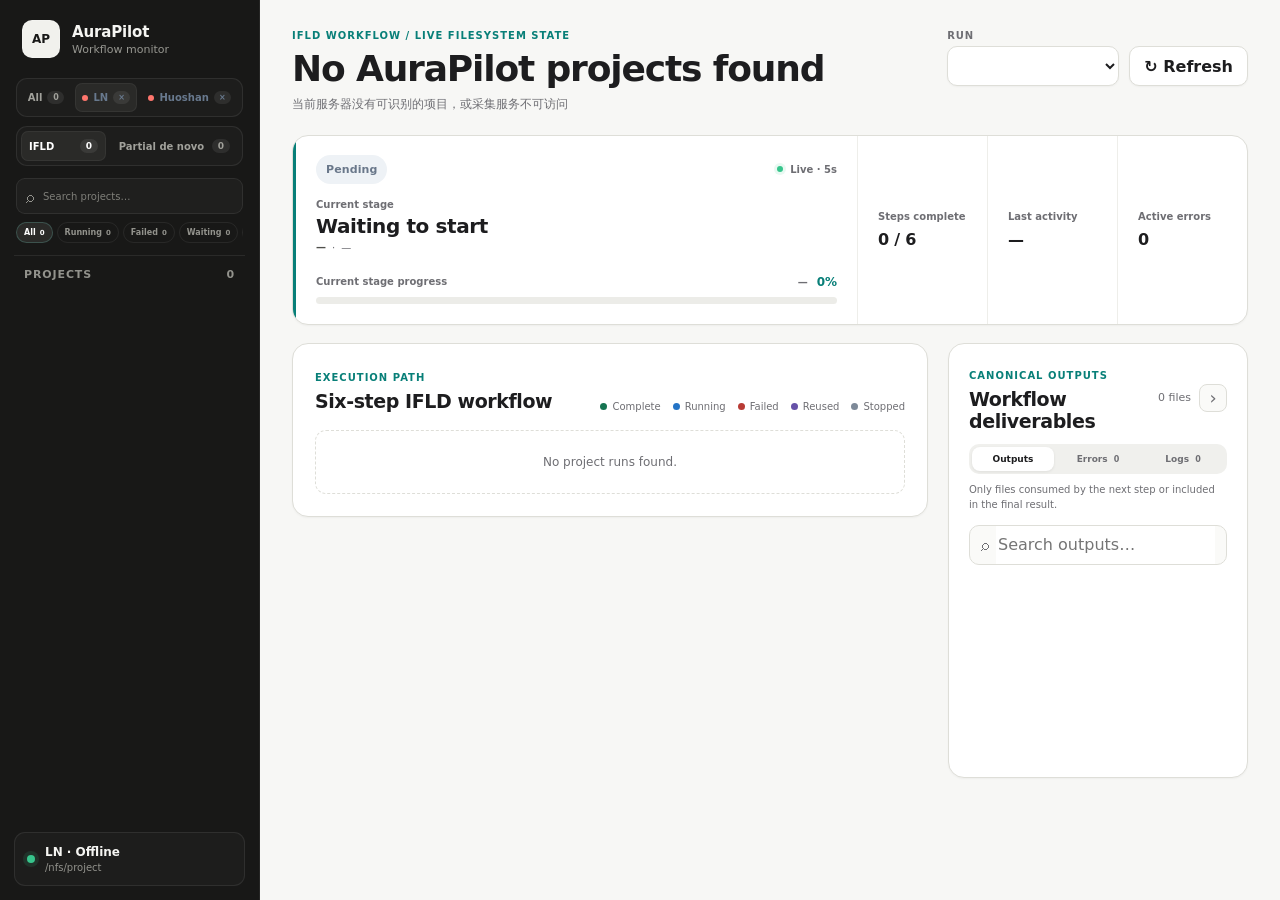
==== monitor_dashboard/static/index.html @ f8b808e0 "chore: package monitor as standalone project" ====
<!doctype html>
<html lang="zh-CN">
  <head>
    <meta charset="utf-8">
    <meta name="viewport" content="width=device-width, initial-scale=1">
    <meta name="description" content="AuraPilot IFLD workflow monitoring dashboard">
    <title>AuraPilot Monitor</title>
    <script>
      if (window.location.protocol === "file:") {
        window.location.replace(`http://127.0.0.1:8765/${window.location.search}`);
      }
    </script>
    <link rel="stylesheet" href="styles.css">
  </head>
  <body>
    <div class="app-shell">
      <aside class="project-rail">
        <div class="brand">
          <div class="brand-mark">AP</div>
          <div>
            <strong>AuraPilot</strong>
            <span>Workflow monitor</span>
          </div>
        </div>

        <div class="server-switcher" id="serverSwitcher" aria-label="Monitoring servers">
          <button type="button" data-server="all">
            <span>All</span>
            <small id="allServerCount">0</small>
          </button>
          <button class="active" type="button" data-server="ln">
            <i></i>
            <span>LN</span>
            <small id="lnServerCount">—</small>
          </button>
          <button type="button" data-server="huoshan">
            <i></i>
            <span>Huoshan</span>
            <small id="huoshanServerCount">—</small>
          </button>
        </div>

        <div class="workflow-branches" id="workflowBranches" aria-label="Workflow branches">
          <button class="active" type="button" data-family="ifld">
            <span>IFLD</span>
            <small id="ifldCount">0</small>
          </button>
          <button type="button" data-family="partial_denovo">
            <span>Partial de novo</span>
            <small id="partialCount">0</small>
          </button>
        </div>

        <label class="project-search">
          <span>⌕</span>
          <input id="projectSearch" type="search" placeholder="Search projects…" autocomplete="off">
        </label>
        <div class="project-status-filters" id="projectStatusFilters" aria-label="Project status filters">
          <button class="active" type="button" data-project-status="all">All <small id="projectAllCount">0</small></button>
          <button type="button" data-project-status="running">Running <small id="projectRunningCount">0</small></button>
          <button type="button" data-project-status="failed">Failed <small id="projectFailedCount">0</small></button>
          <button type="button" data-project-status="pending">Waiting <small id="projectPendingCount">0</small></button>
          <button type="button" data-project-status="complete">Done <small id="projectCompleteCount">0</small></button>
        </div>

        <div class="rail-heading">
          <span>Projects</span>
          <strong id="projectCount">0</strong>
        </div>
        <div class="project-list" id="projectList" aria-live="polite"></div>

        <div class="rail-footer">
          <span class="live-dot"></span>
          <div>
            <strong id="serverName">LN · Read-only</strong>
            <span id="projectRootPath">/nfs/project</span>
          </div>
        </div>
      </aside>

      <main class="workspace">
        <header class="topbar">
          <div>
            <div class="eyebrow" id="workflowEyebrow">IFLD workflow / live filesystem state</div>
            <h1 id="projectTitle">Loading projects…</h1>
            <p id="projectMeta">正在读取项目状态</p>
          </div>
          <div class="topbar-actions">
            <label class="run-select-label">
              <span id="runSelectLabelText">Run</span>
              <select id="runSelect" aria-label="选择 Run"></select>
            </label>
            <button class="refresh-button" id="refreshButton" type="button">
              <span>↻</span> Refresh
            </button>
          </div>
        </header>

        <section class="run-summary pending" id="runSummary" aria-label="Run summary">
          <div class="summary-primary">
            <div class="summary-topline">
              <span class="status-pill pending" id="overallStatus">Pending</span>
              <span class="summary-live"><i class="live-dot"></i> Live · 5s</span>
            </div>

            <div class="summary-stage">
              <span>Current stage</span>
              <strong id="currentStage">Waiting to start</strong>
              <small>
                <b id="workflowName">—</b>
                <span aria-hidden="true">·</span>
                <span id="profileName">—</span>
              </small>
              <div class="summary-runtime" id="runtimeMeta"></div>
            </div>

            <div class="summary-progress-copy">
              <span>Current stage progress</span>
              <strong>
                <span id="workflowProgressCount">—</span>
                <b id="workflowProgressText">0%</b>
              </strong>
            </div>
            <div
              class="summary-progress"
              id="workflowProgress"
              role="progressbar"
              aria-label="Current stage progress"
              aria-valuemin="0"
              aria-valuemax="100"
              aria-valuenow="0"
            >
              <span id="workflowProgressBar"></span>
            </div>
          </div>

          <div class="summary-facts">
            <div class="summary-fact">
              <span>Steps complete</span>
              <strong id="stepsComplete">0 / 6</strong>
            </div>
            <div class="summary-fact">
              <span id="activityLabel">Last activity</span>
              <strong id="lastUpdated" title="">—</strong>
            </div>
            <div class="summary-fact summary-errors" id="activeErrorFact">
              <span>Active errors</span>
              <strong id="activeErrors">0</strong>
            </div>
          </div>
        </section>

        <div class="content-grid" id="contentGrid">
          <section class="pipeline-panel">
            <div class="section-heading">
              <div>
                <span class="eyebrow">Execution path</span>
                <h2 id="pipelineTitle">Six-step IFLD workflow</h2>
              </div>
              <div class="legend" aria-label="状态图例">
                <span><i class="legend-dot complete"></i>Complete</span>
                <span><i class="legend-dot running"></i>Running</span>
                <span><i class="legend-dot failed"></i>Failed</span>
                <span><i class="legend-dot reused"></i>Reused</span>
                <span><i class="legend-dot cancelled"></i>Stopped</span>
              </div>
            </div>
            <div class="pipeline" id="pipeline" aria-live="polite"></div>
          </section>

          <aside class="artifact-panel" id="artifactPanel">
            <div class="section-heading artifact-heading">
              <div class="artifact-heading-copy">
                <span class="eyebrow">Canonical outputs</span>
                <h2 id="sidePanelTitle">Workflow deliverables</h2>
              </div>
              <span class="artifact-count" id="artifactCount">0 files</span>
              <button class="artifact-panel-toggle" id="artifactPanelToggle" type="button"
                aria-label="Collapse side panel" aria-expanded="true">›</button>
            </div>
            <div class="side-panel-tabs" id="sidePanelTabs" role="tablist" aria-label="Run details">
              <button class="active" type="button" role="tab" data-side-tab="outputs" aria-selected="true">Outputs</button>
              <button type="button" role="tab" data-side-tab="errors" aria-selected="false">Errors <small id="sideErrorCount">0</small></button>
              <button type="button" role="tab" data-side-tab="logs" aria-selected="false">Logs <small id="sideLogCount">0</small></button>
            </div>
            <div id="artifactControls">
              <p class="artifact-description">
                Only files consumed by the next step or included in the final result.
              </p>
              <label class="artifact-search">
                <span>⌕</span>
                <input id="artifactSearch" placeholder="Search outputs…" autocomplete="off">
              </label>
            </div>
            <div class="artifact-list" id="artifactList"></div>
          </aside>
        </div>
      </main>
    </div>

    <dialog class="preview-dialog" id="previewDialog">
      <div class="preview-header">
        <div>
          <span class="eyebrow">Artifact preview</span>
          <h2 id="previewTitle">Preview</h2>
        </div>
        <button id="closePreview" type="button" aria-label="关闭预览">×</button>
      </div>
      <pre id="previewContent"></pre>
      <div class="preview-footer">
        <span id="previewPath"></span>
        <a id="downloadLink" href="#">Download</a>
      </div>
    </dialog>

    <div class="toast" id="toast" role="status"></div>
    <script src="app.js"></script>
  </body>
</html>
---- monitor_dashboard/static/styles.css ----
:root {
  color-scheme: light;
  --ink: #1d1d1f;
  --muted: #6e6e73;
  --line: #deded8;
  --line-soft: #eeeeea;
  --page: #f7f7f5;
  --panel: #ffffff;
  --nav: #181817;
  --nav-soft: #2a2a28;
  --teal: #087f78;
  --teal-soft: #e2f3f0;
  --green: #167451;
  --green-soft: #e6f3ec;
  --blue: #2474c6;
  --blue-soft: #eaf2fb;
  --red: #b83b35;
  --red-soft: #fbecea;
  --amber: #93621b;
  --amber-soft: #faf1df;
  --purple: #6651a8;
  --purple-soft: #f0edf8;
  --shadow: 0 1px 2px rgba(29, 29, 31, 0.04);
  --shadow-raised: 0 10px 30px rgba(29, 29, 31, 0.08);
}

* {
  box-sizing: border-box;
}

body {
  margin: 0;
  background: var(--page);
  color: var(--ink);
  font-family: Inter, ui-sans-serif, system-ui, -apple-system, BlinkMacSystemFont, "Segoe UI", sans-serif;
  font-variant-numeric: tabular-nums;
  -webkit-font-smoothing: antialiased;
  text-rendering: optimizeLegibility;
}

button,
input,
select {
  font: inherit;
}

button,
select {
  cursor: pointer;
}

button,
input,
select {
  letter-spacing: inherit;
}

button:focus-visible,
input:focus-visible,
select:focus-visible,
[role="button"]:focus-visible {
  outline: 3px solid rgba(36, 116, 198, 0.2);
  outline-offset: 2px;
}

.app-shell {
  min-height: 100vh;
  display: grid;
  grid-template-columns: 260px minmax(0, 1fr);
}

.project-rail {
  position: sticky;
  top: 0;
  height: 100vh;
  display: flex;
  flex-direction: column;
  overflow: hidden;
  padding: 20px 14px 14px;
  border-right: 1px solid rgba(255, 255, 255, 0.06);
  background: var(--nav);
  color: #f5f5f2;
}

.brand {
  display: flex;
  align-items: center;
  gap: 12px;
  padding: 0 8px 20px;
}

.brand-mark {
  width: 38px;
  height: 38px;
  display: grid;
  place-items: center;
  border: 1px solid rgba(255, 255, 255, 0.15);
  border-radius: 10px;
  background: #f1f1ed;
  color: #181817;
  font-size: 12px;
  font-weight: 800;
}

.brand strong,
.brand span,
.rail-footer strong,
.rail-footer span {
  display: block;
}

.brand strong {
  font-size: 15px;
  font-weight: 680;
  letter-spacing: -0.01em;
}

.brand span {
  margin-top: 2px;
  color: #969690;
  font-size: 11px;
}

.server-switcher {
  display: grid;
  grid-template-columns: 0.65fr 0.8fr 1.25fr;
  gap: 4px;
  margin: 0 2px 9px;
  padding: 4px;
  border: 1px solid rgba(255, 255, 255, 0.08);
  border-radius: 11px;
  background: rgba(255, 255, 255, 0.025);
}

.server-switcher button {
  min-width: 0;
  display: flex;
  align-items: center;
  justify-content: center;
  gap: 5px;
  border: 0;
  border-radius: 7px;
  background: transparent;
  color: #a1a19b;
  padding: 8px 5px;
  font-size: 10px;
  font-weight: 650;
}

.server-switcher button.active {
  background: var(--nav-soft);
  color: #fff;
  box-shadow: inset 0 0 0 1px rgba(255, 255, 255, 0.05);
}

.server-switcher button.offline {
  color: #68798e;
}

.server-switcher button > i {
  width: 6px;
  height: 6px;
  flex: none;
  border-radius: 50%;
  background: #4dd1a0;
  box-shadow: 0 0 0 3px rgba(77, 209, 160, 0.1);
}

.server-switcher button.offline > i {
  background: #ff766d;
  box-shadow: none;
}

.server-switcher button span {
  overflow: hidden;
  text-overflow: ellipsis;
  white-space: nowrap;
}

.server-switcher button small {
  min-width: 17px;
  border-radius: 999px;
  background: rgba(255, 255, 255, 0.08);
  padding: 2px 4px;
  font-size: 8px;
  text-align: center;
}

.workflow-branches {
  display: grid;
  grid-template-columns: 0.8fr 1.2fr;
  gap: 5px;
  margin: 0 2px 12px;
  padding: 4px;
  border: 1px solid rgba(255, 255, 255, 0.08);
  border-radius: 11px;
  background: rgba(255, 255, 255, 0.025);
}

.workflow-branches button {
  min-width: 0;
  display: flex;
  align-items: center;
  justify-content: space-between;
  gap: 5px;
  border: 0;
  border-radius: 7px;
  background: transparent;
  color: #a1a19b;
  padding: 8px;
  font-size: 10px;
  font-weight: 650;
}

.workflow-branches button.active {
  background: var(--nav-soft);
  color: #fff;
  box-shadow: inset 0 0 0 1px rgba(255, 255, 255, 0.05);
}

.workflow-branches button span {
  overflow: hidden;
  text-overflow: ellipsis;
  white-space: nowrap;
}

.workflow-branches button small {
  min-width: 18px;
  border-radius: 999px;
  background: rgba(255, 255, 255, 0.08);
  padding: 2px 5px;
  font-size: 9px;
  text-align: center;
}

.project-search {
  min-height: 36px;
  display: flex;
  align-items: center;
  gap: 7px;
  margin: 0 2px 8px;
  border: 1px solid rgba(255, 255, 255, 0.08);
  border-radius: 9px;
  background: rgba(255, 255, 255, 0.03);
  padding: 0 9px;
  color: #92928c;
}

.project-search:focus-within {
  border-color: rgba(113, 199, 189, 0.42);
  background: rgba(255, 255, 255, 0.05);
}

.project-search input {
  min-width: 0;
  width: 100%;
  border: 0;
  outline: 0;
  background: transparent;
  color: #f5f5f2;
  font-size: 10px;
}

.project-search input::placeholder {
  color: #7f7f79;
}

.project-status-filters {
  display: flex;
  gap: 4px;
  overflow-x: auto;
  margin: 0 2px 10px;
  padding-bottom: 2px;
  scrollbar-width: none;
}

.project-status-filters::-webkit-scrollbar {
  display: none;
}

.project-status-filters button {
  flex: none;
  display: inline-flex;
  align-items: center;
  gap: 4px;
  border: 1px solid rgba(255, 255, 255, 0.07);
  border-radius: 999px;
  background: transparent;
  color: #92928c;
  padding: 5px 7px;
  font-size: 8px;
  font-weight: 620;
}

.project-status-filters button.active {
  border-color: rgba(113, 199, 189, 0.25);
  background: var(--nav-soft);
  color: #fff;
}

.project-status-filters small {
  color: inherit;
  font-size: 7px;
}

.rail-heading {
  display: flex;
  justify-content: space-between;
  padding: 12px 10px 9px;
  border-top: 1px solid rgba(255, 255, 255, 0.08);
  color: #92928c;
  font-size: 11px;
  font-weight: 650;
  letter-spacing: 0.08em;
  text-transform: uppercase;
}

.project-list {
  min-height: 0;
  display: grid;
  align-content: start;
  gap: 6px;
  overflow-y: auto;
  padding: 2px;
}

.project-button {
  width: 100%;
  display: grid;
  grid-template-columns: 10px minmax(0, 1fr);
  gap: 10px;
  border: 1px solid transparent;
  border-radius: 11px;
  background: transparent;
  color: #d7d7d2;
  padding: 11px 10px;
  text-align: left;
}

.project-button:hover,
.project-button.active {
  border-color: rgba(255, 255, 255, 0.06);
  background: var(--nav-soft);
  color: white;
}

.project-button.active {
  box-shadow: inset 2px 0 0 #71c7bd;
}

.project-button > i {
  width: 8px;
  height: 8px;
  margin-top: 6px;
  border-radius: 50%;
  background: #74859a;
}

.project-button > i.complete {
  background: #4dd1a0;
}

.project-button > i.failed,
.project-button > i.blocked,
.project-button > i.stalled {
  background: #ff766d;
}

.project-button > i.cancelled {
  background: #a4afbd;
}

.project-button > i.running {
  background: #62a5ff;
  box-shadow: 0 0 0 4px rgba(98, 165, 255, 0.12);
}

.project-button strong,
.project-button span {
  display: block;
  overflow: hidden;
  text-overflow: ellipsis;
  white-space: nowrap;
}

.project-button strong {
  font-size: 13px;
  font-weight: 620;
}

.project-button span {
  margin-top: 4px;
  color: #989892;
  font-size: 11px;
}

.project-button .project-progress {
  height: 3px;
  overflow: hidden;
  border-radius: 999px;
  background: rgba(255, 255, 255, 0.08);
  margin-top: 7px;
}

.project-button .project-progress > i {
  display: block;
  height: 100%;
  border-radius: inherit;
  background: #71c7bd;
}

.project-button .project-error {
  color: #ff9690;
}

.rail-footer {
  margin-top: auto;
  display: flex;
  align-items: center;
  gap: 10px;
  border: 1px solid rgba(255, 255, 255, 0.08);
  border-radius: 11px;
  background: rgba(255, 255, 255, 0.025);
  padding: 12px;
}

.rail-footer strong {
  font-size: 12px;
}

.rail-footer span:not(.live-dot) {
  margin-top: 3px;
  color: #92928c;
  font-size: 10px;
}

.live-dot {
  display: inline-block;
  width: 8px;
  height: 8px;
  border-radius: 50%;
  background: #37c58c;
  box-shadow: 0 0 0 4px rgba(55, 197, 140, 0.13);
}

.workspace {
  min-width: 0;
  padding: 30px 32px 44px;
}

.topbar {
  display: flex;
  align-items: flex-start;
  justify-content: space-between;
  gap: 22px;
  margin-bottom: 22px;
}

.eyebrow {
  color: var(--teal);
  font-size: 10px;
  font-weight: 680;
  letter-spacing: 0.1em;
  text-transform: uppercase;
}

.topbar h1 {
  margin: 8px 0 6px;
  max-width: 830px;
  overflow: hidden;
  font-size: clamp(27px, 3vw, 36px);
  font-weight: 650;
  letter-spacing: -0.032em;
  line-height: 1.1;
  text-overflow: ellipsis;
  white-space: nowrap;
}

.topbar p {
  margin: 0;
  color: var(--muted);
  font-size: 12px;
  line-height: 1.5;
}

.topbar-actions {
  display: flex;
  align-items: flex-end;
  gap: 10px;
  flex-shrink: 0;
}

.run-select-label {
  display: grid;
  gap: 5px;
  color: var(--muted);
  font-size: 10px;
  font-weight: 650;
  letter-spacing: 0.08em;
  text-transform: uppercase;
}

.run-select-label select,
.refresh-button {
  min-height: 40px;
  border: 1px solid var(--line);
  border-radius: 10px;
  background: var(--panel);
  color: var(--ink);
  box-shadow: var(--shadow);
  transition: border-color 150ms ease, background 150ms ease, box-shadow 150ms ease;
}

.run-select-label select {
  min-width: 172px;
  padding: 0 34px 0 12px;
}

.refresh-button {
  padding: 0 14px;
  font-weight: 650;
}

.refresh-button:hover {
  border-color: #c5c5bf;
  background: #fafaf8;
}

.refresh-button.loading span {
  display: inline-block;
  animation: spin 0.7s linear infinite;
}

@keyframes spin {
  to { transform: rotate(360deg); }
}

.run-summary {
  display: grid;
  grid-template-columns: minmax(360px, 1.45fr) minmax(390px, 1fr);
  overflow: hidden;
  border: 1px solid var(--line);
  border-radius: 16px;
  background: var(--panel);
  box-shadow: var(--shadow);
  margin-bottom: 18px;
  --summary-accent: var(--teal);
  --summary-accent-soft: var(--teal-soft);
}

.run-summary.running {
  --summary-accent: var(--blue);
  --summary-accent-soft: var(--blue-soft);
}

.run-summary.complete {
  --summary-accent: var(--green);
  --summary-accent-soft: var(--green-soft);
}

.run-summary.failed,
.run-summary.blocked {
  --summary-accent: var(--red);
  --summary-accent-soft: var(--red-soft);
}

.run-summary.degraded {
  --summary-accent: var(--amber);
  --summary-accent-soft: var(--amber-soft);
}

.summary-primary {
  min-width: 0;
  display: grid;
  gap: 15px;
  padding: 19px 20px 20px;
  border-left: 3px solid var(--summary-accent);
}

.summary-topline,
.summary-progress-copy {
  display: flex;
  align-items: center;
  justify-content: space-between;
  gap: 14px;
}

.summary-live {
  display: inline-flex;
  align-items: center;
  color: var(--muted);
  font-size: 10px;
  font-weight: 600;
}

.summary-live .live-dot {
  width: 6px;
  height: 6px;
  margin-right: 7px;
  box-shadow: 0 0 0 3px rgba(55, 197, 140, 0.11);
}

.summary-stage {
  display: grid;
  gap: 4px;
}

.summary-stage > span,
.summary-progress-copy > span,
.summary-fact > span {
  color: var(--muted);
  font-size: 10px;
  font-weight: 550;
}

.summary-stage > strong {
  overflow: hidden;
  font-size: 20px;
  font-weight: 650;
  letter-spacing: -0.02em;
  line-height: 1.2;
  text-overflow: ellipsis;
  white-space: nowrap;
}

.summary-stage > small {
  min-width: 0;
  display: flex;
  align-items: center;
  gap: 6px;
  overflow: hidden;
  color: var(--muted);
  font-size: 10px;
  white-space: nowrap;
}

.summary-stage > small b,
.summary-stage > small span:last-child {
  overflow: hidden;
  text-overflow: ellipsis;
}

.summary-stage > small b {
  color: #4f4f4b;
  font-weight: 600;
}

.summary-runtime {
  display: flex;
  flex-wrap: wrap;
  gap: 5px;
  margin-top: 3px;
}

.summary-runtime > span {
  display: inline-flex;
  align-items: center;
  min-height: 20px;
  border-radius: 999px;
  background: #f1f1ee;
  color: var(--muted);
  padding: 0 7px;
  font-size: 8px;
  font-weight: 600;
}

.summary-runtime > span.source.reported {
  background: var(--green-soft);
  color: var(--green);
}

.summary-runtime > span.source.inferred {
  background: var(--amber-soft);
  color: var(--amber);
}

.summary-progress-copy {
  margin-bottom: -7px;
}

.summary-progress-copy > strong {
  display: inline-flex;
  align-items: baseline;
  gap: 9px;
  color: var(--summary-accent);
  font-size: 12px;
  font-weight: 680;
}

.summary-progress-copy > strong > span {
  color: var(--muted);
  font-size: 10px;
  font-weight: 550;
}

.summary-progress-copy > strong > b {
  font-weight: 680;
}

.summary-progress {
  height: 7px;
  overflow: hidden;
  border-radius: 999px;
  background: #ecece8;
}

.summary-progress > span {
  display: block;
  width: 0;
  height: 100%;
  border-radius: inherit;
  background: var(--summary-accent);
  transition: width 300ms ease;
}

.summary-facts {
  display: grid;
  grid-template-columns: repeat(3, minmax(105px, 1fr));
}

.summary-fact {
  min-width: 0;
  display: grid;
  align-content: center;
  gap: 8px;
  padding: 20px;
  border-left: 1px solid var(--line-soft);
}

.summary-fact > strong {
  overflow: hidden;
  font-size: 16px;
  font-weight: 650;
  letter-spacing: -0.015em;
  text-overflow: ellipsis;
  white-space: nowrap;
}

.summary-errors.has-errors {
  background: linear-gradient(180deg, #fff, var(--red-soft));
}

.summary-errors.has-errors > span,
.summary-errors.has-errors > strong {
  color: var(--red);
}

.status-pill {
  display: inline-flex;
  align-items: center;
  min-height: 29px;
  border-radius: 999px;
  padding: 0 10px;
  font-size: 11px;
  font-weight: 680;
  letter-spacing: 0.01em;
  text-transform: capitalize;
}

.status-pill.complete {
  background: var(--green-soft);
  color: var(--green);
}

.status-pill.running {
  background: var(--blue-soft);
  color: var(--blue);
}

.status-pill.failed,
.status-pill.blocked {
  background: var(--red-soft);
  color: var(--red);
}

.status-pill.degraded {
  background: var(--amber-soft);
  color: var(--amber);
}

.status-pill.reused {
  background: var(--purple-soft);
  color: var(--purple);
}

.status-pill.pending,
.status-pill.skipped,
.status-pill.cancelled {
  background: #eef2f6;
  color: #69778a;
}

.content-grid {
  display: grid;
  grid-template-columns: minmax(600px, 1fr) minmax(300px, 0.37fr);
  gap: 20px;
  align-items: start;
  transition: grid-template-columns 180ms ease;
}

.content-grid.artifact-panel-collapsed {
  grid-template-columns: minmax(600px, 1fr) 48px;
}

.pipeline-panel,
.artifact-panel {
  border: 1px solid var(--line);
  border-radius: 16px;
  background: var(--panel);
  box-shadow: var(--shadow);
}

.pipeline-panel {
  padding: 22px;
}

.artifact-panel {
  position: sticky;
  top: 20px;
  max-height: calc(100vh - 40px);
  display: flex;
  flex-direction: column;
  overflow: hidden;
  padding: 20px;
  transition: padding 180ms ease;
}

.artifact-panel.collapsed {
  min-height: 76px;
  padding: 13px 8px;
}

.artifact-panel.collapsed .artifact-heading {
  justify-content: center;
  margin: 0;
}

.artifact-panel.collapsed .artifact-heading-copy,
.artifact-panel.collapsed .artifact-count,
.artifact-panel.collapsed .side-panel-tabs,
.artifact-panel.collapsed #artifactControls,
.artifact-panel.collapsed .artifact-list {
  display: none;
}

.section-heading {
  display: flex;
  align-items: flex-end;
  justify-content: space-between;
  gap: 14px;
  margin-bottom: 18px;
}

.section-heading h2 {
  margin: 5px 0 0;
  font-size: 19px;
  font-weight: 650;
  letter-spacing: -0.022em;
}

.legend {
  display: flex;
  flex-wrap: wrap;
  justify-content: flex-end;
  gap: 12px;
  color: var(--muted);
  font-size: 10px;
}

.legend span {
  display: flex;
  align-items: center;
  gap: 5px;
}

.legend-dot {
  width: 7px;
  height: 7px;
  border-radius: 50%;
  background: #8794a5;
}

.legend-dot.complete { background: var(--green); }
.legend-dot.running { background: var(--blue); }
.legend-dot.failed { background: var(--red); }
.legend-dot.reused { background: var(--purple); }
.legend-dot.cancelled { background: #7d8998; }

.pipeline {
  display: grid;
  gap: 11px;
}

.step-card {
  position: relative;
  display: grid;
  grid-template-columns: 38px minmax(0, 1fr) auto;
  gap: 12px;
  border: 1px solid var(--line);
  border-radius: 14px;
  background: #fff;
  padding: 13px 14px;
  transition: border-color 150ms ease, background 150ms ease, box-shadow 150ms ease;
}

.step-card:hover {
  border-color: #c9c9c3;
  background: #fefefd;
  box-shadow: 0 3px 12px rgba(29, 29, 31, 0.05);
}

.step-card:not(:last-child)::after {
  content: "";
  position: absolute;
  left: 32px;
  top: calc(100% + 1px);
  z-index: 2;
  width: 2px;
  height: 10px;
  background: var(--line);
}

.step-icon {
  width: 36px;
  height: 36px;
  display: grid;
  place-items: center;
  border-radius: 50%;
  background: #f0f0ed;
  color: #6e6e69;
  font-size: 15px;
  font-weight: 900;
}

.step-icon.complete {
  background: var(--green-soft);
  color: var(--green);
}

.step-icon.failed,
.step-icon.blocked {
  background: var(--red-soft);
  color: var(--red);
}

.step-icon.running {
  background: var(--blue-soft);
  color: var(--blue);
}

.step-icon.reused {
  background: var(--purple-soft);
  color: var(--purple);
}

.step-icon.degraded {
  background: var(--amber-soft);
  color: var(--amber);
}

.step-icon.cancelled {
  background: #eef2f6;
  color: #69778a;
}

.step-main {
  min-width: 0;
}

.step-detail-trigger {
  cursor: pointer;
  border-radius: 7px;
  outline: none;
}

.step-detail-trigger:focus-visible {
  box-shadow: 0 0 0 3px rgba(16, 129, 135, 0.15);
}

.step-kicker {
  color: var(--muted);
  font-size: 10px;
  font-weight: 650;
  letter-spacing: 0.08em;
  text-transform: uppercase;
}

.step-main h3 {
  margin: 2px 0 3px;
  font-size: 14px;
  font-weight: 650;
}

.step-summary {
  margin: 0;
  color: var(--muted);
  font-size: 11px;
  line-height: 1.5;
}

.step-progress {
  height: 5px;
  overflow: hidden;
  border-radius: 99px;
  background: #ecece8;
  margin-top: 9px;
}

.step-progress span {
  display: block;
  width: 0;
  height: 100%;
  border-radius: inherit;
  background: var(--teal);
}

.step-side {
  display: grid;
  align-content: start;
  justify-items: end;
  gap: 8px;
}

.unit-toggle {
  border: 0;
  background: transparent;
  color: var(--muted);
  padding: 0;
  font-size: 11px;
  font-weight: 620;
}

.unit-toggle:hover {
  color: var(--ink);
}

.step-error {
  grid-column: 2 / -1;
  border-left: 3px solid var(--red);
  border-radius: 9px;
  background: var(--red-soft);
  padding: 10px 12px;
  color: #8f302b;
  font-size: 12px;
  line-height: 1.5;
}

.step-error strong {
  display: block;
  margin-bottom: 3px;
}

.stage-overview {
  grid-column: 2 / -1;
  display: none;
  grid-template-columns: repeat(auto-fit, minmax(125px, 1fr));
  gap: 7px;
  border-top: 1px solid var(--line-soft);
  padding-top: 12px;
}

.detail-section-label {
  grid-column: 1 / -1;
  margin-bottom: 2px;
  color: var(--muted);
  font-size: 8px;
  font-weight: 720;
  letter-spacing: 0.08em;
  text-transform: uppercase;
}

.stage-matrix {
  grid-column: 2 / -1;
  display: none;
  overflow-x: auto;
  border-top: 1px solid var(--line-soft);
  padding-top: 12px;
}

.step-card.expanded .stage-matrix {
  display: block;
}

.stage-matrix-grid {
  min-width: 670px;
  display: grid;
  gap: 4px;
}

.stage-matrix-cell {
  min-width: 0;
  min-height: 32px;
  display: grid;
  place-items: center;
  border: 1px solid var(--line-soft);
  border-radius: 7px;
  background: #fafaf8;
  color: var(--muted);
  font-size: 8px;
}

.stage-matrix-cell.header {
  min-height: 28px;
  border-color: transparent;
  background: transparent;
  font-weight: 620;
  line-height: 1.2;
  text-align: center;
}

.stage-matrix-cell.node {
  justify-items: start;
  border-color: transparent;
  background: transparent;
  color: var(--ink);
  padding-left: 3px;
  font-size: 9px;
  font-weight: 650;
}

button.stage-matrix-cell {
  cursor: pointer;
}

.stage-matrix-cell.complete {
  border-color: rgba(22, 116, 81, 0.14);
  background: var(--green-soft);
  color: var(--green);
}

.stage-matrix-cell.running {
  border-color: rgba(36, 116, 198, 0.16);
  background: var(--blue-soft);
  color: var(--blue);
}

.stage-matrix-cell.degraded {
  border-color: rgba(147, 98, 27, 0.16);
  background: var(--amber-soft);
  color: var(--amber);
}

.stage-matrix-cell.failed,
.stage-matrix-cell.blocked {
  border-color: rgba(184, 59, 53, 0.18);
  background: var(--red-soft);
  color: var(--red);
}

.stage-matrix-cell.skipped,
.stage-matrix-cell.cancelled {
  background: #f0f0ed;
}

.stage-matrix-cell.not-recorded {
  border-color: transparent;
  background: #f2f2ef;
  color: #9a9a94;
}

.step-card.expanded .stage-overview {
  display: grid;
}

.stage-overview-item,
.unit-stage {
  min-width: 0;
  border: 1px solid var(--line-soft);
  border-radius: 10px;
  background: #fafaf8;
  padding: 9px;
}

.stage-overview-item > div:first-child,
.unit-stage > div:first-child {
  display: flex;
  align-items: center;
  gap: 5px;
}

.stage-overview-item i,
.unit-stage i {
  width: 15px;
  height: 15px;
  display: grid;
  flex-shrink: 0;
  place-items: center;
  border-radius: 50%;
  background: #e8edf3;
  color: #748295;
  font-size: 9px;
  font-style: normal;
  font-weight: 900;
}

.stage-overview-item.complete i,
.unit-stage.complete i {
  background: var(--green-soft);
  color: var(--green);
}

.stage-overview-item.running i,
.unit-stage.running i {
  background: var(--blue-soft);
  color: var(--blue);
}

.stage-overview-item.degraded i,
.unit-stage.degraded i {
  background: var(--amber-soft);
  color: var(--amber);
}

.stage-overview-item.failed i,
.unit-stage.failed i {
  background: var(--red-soft);
  color: var(--red);
}

.stage-overview-item.cancelled i,
.unit-stage.cancelled i {
  background: #e8edf3;
  color: #69778a;
}

.stage-overview-item strong,
.unit-stage strong {
  overflow: hidden;
  color: var(--ink);
  font-size: 9px;
  text-overflow: ellipsis;
  white-space: nowrap;
}

.stage-overview-item > span,
.unit-stage > span {
  display: block;
  margin-top: 7px;
  color: var(--ink);
  font-size: 10px;
  font-weight: 800;
}

.stage-overview-item > small,
.unit-stage > small {
  display: block;
  margin-top: 5px;
  color: var(--muted);
  font-size: 8px;
}

.stage-metrics {
  display: flex;
  flex-wrap: wrap;
  gap: 4px;
  margin-top: 7px;
}

.stage-metrics span {
  display: inline-flex;
  align-items: baseline;
  gap: 3px;
  border-radius: 99px;
  background: #efefeb;
  padding: 3px 6px;
  color: var(--muted);
  font-size: 7px;
  line-height: 1;
}

.stage-metrics span.success {
  background: var(--green-soft);
  color: var(--green);
}

.stage-metrics span.info {
  background: var(--blue-soft);
  color: var(--blue);
}

.stage-metrics span strong {
  color: inherit;
  font-size: 8px;
}

.stage-error {
  margin-top: 7px;
  border-radius: 5px;
  background: var(--red-soft);
  padding: 6px;
  color: var(--red);
  font-size: 8px;
  line-height: 1.35;
}

.stage-mini-progress {
  height: 3px;
  overflow: hidden;
  border-radius: 99px;
  background: #e9e9e5;
  margin-top: 6px;
}

.stage-mini-progress span {
  display: block;
  height: 100%;
  border-radius: inherit;
  background: var(--teal);
}

.running .stage-mini-progress span {
  background: var(--blue);
}

.cancelled .stage-mini-progress span {
  background: #8794a5;
}

.unit-list {
  grid-column: 2 / -1;
  display: none;
  border-top: 1px solid var(--line-soft);
  padding-top: 10px;
}

.step-card.expanded .unit-list {
  display: grid;
  gap: 6px;
}

.unit-card {
  display: grid;
  gap: 9px;
  border: 1px solid var(--line-soft);
  border-radius: 11px;
  background: #fafaf8;
  padding: 11px;
}

.unit-card-heading {
  display: grid;
  grid-template-columns: 8px minmax(100px, 0.65fr) minmax(100px, 1fr) auto;
  align-items: center;
  gap: 8px;
}

button.unit-card-heading {
  width: 100%;
  border: 0;
  background: transparent;
  padding: 0;
  color: inherit;
  font: inherit;
  text-align: left;
}

.unit-card-heading > i {
  width: 7px;
  height: 7px;
  border-radius: 50%;
  background: #8794a5;
}

.unit-card-heading > i.complete { background: var(--green); }
.unit-card-heading > i.running { background: var(--blue); }
.unit-card-heading > i.failed { background: var(--red); }
.unit-card-heading > i.cancelled { background: #7d8998; }

.unit-card-heading > strong {
  color: var(--ink);
  font-size: 11px;
}

.unit-card-heading > span {
  color: var(--muted);
  font-size: 9px;
}

.unit-card-heading .status-pill {
  min-height: 22px;
  padding: 0 7px;
  font-size: 8px;
}

.unit-stage-grid {
  display: grid;
  grid-template-columns: repeat(5, minmax(90px, 1fr));
  gap: 6px;
}

.downstream-unit,
.multi-stage-unit {
  padding: 0;
}

.downstream-unit .unit-card-heading,
.multi-stage-unit .unit-card-heading {
  grid-template-columns: 8px minmax(130px, 0.7fr) minmax(150px, 1fr) auto 16px;
  cursor: pointer;
  border-radius: 11px;
  padding: 12px;
}

.downstream-unit .unit-card-heading:hover,
.multi-stage-unit .unit-card-heading:hover {
  background: #f4f4f1;
}

.downstream-unit .unit-card-heading > b,
.multi-stage-unit .unit-card-heading > b {
  color: var(--muted);
  font-size: 10px;
  text-align: right;
}

.downstream-unit-details,
.multi-stage-unit-details {
  display: none;
  gap: 10px;
  border-top: 1px solid var(--line-soft);
  padding: 11px;
}

.downstream-unit.expanded .downstream-unit-details,
.multi-stage-unit.expanded .multi-stage-unit-details {
  display: grid;
}

.downstream-stage-grid {
  grid-template-columns: repeat(2, minmax(180px, 1fr));
}

.downstream-stage {
  padding: 10px;
}

.downstream-stage > div:first-child strong {
  font-size: 10px;
}

.shard-toggle {
  display: grid;
  grid-template-columns: 1fr auto auto;
  align-items: center;
  gap: 8px;
  width: 100%;
  border: 1px solid var(--line-soft);
  border-radius: 9px;
  background: #f7f7f4;
  padding: 9px 11px;
  color: var(--ink);
  text-align: left;
}

.shard-toggle span,
.shard-toggle strong {
  font-size: 10px;
}

.shard-toggle small {
  color: var(--muted);
  font-size: 8px;
}

.shard-note {
  margin: -4px 2px 0;
  color: var(--muted);
  font-size: 8px;
  line-height: 1.4;
}

.shard-grid {
  display: none;
  grid-template-columns: repeat(2, minmax(200px, 1fr));
  gap: 7px;
}

.shard-grid.expanded {
  display: grid;
}

.shard-card {
  min-width: 0;
  border: 1px solid var(--line-soft);
  border-radius: 10px;
  background: #fff;
  padding: 9px;
}

.shard-card.failed {
  border-color: rgba(190, 65, 57, 0.28);
}

.shard-heading {
  display: grid;
  grid-template-columns: 17px 1fr auto;
  align-items: center;
  gap: 5px;
}

.shard-heading > i {
  width: 15px;
  height: 15px;
  display: grid;
  place-items: center;
  border-radius: 50%;
  background: #e8edf3;
  color: #748295;
  font-size: 8px;
  font-style: normal;
}

.shard-card.running .shard-heading > i {
  background: var(--blue-soft);
  color: var(--blue);
}

.shard-card.complete .shard-heading > i {
  background: var(--green-soft);
  color: var(--green);
}

.shard-card.failed .shard-heading > i {
  background: var(--red-soft);
  color: var(--red);
}

.shard-heading > strong {
  font-size: 10px;
}

.shard-heading .status-pill {
  min-height: 20px;
  padding: 0 6px;
  font-size: 7px;
}

.shard-metadata {
  margin-top: 6px;
  color: var(--muted);
  font-size: 8px;
  line-height: 1.35;
}

.shard-unavailable {
  margin-top: 8px;
  border-radius: 8px;
  background: #f2f2ef;
  padding: 8px;
  color: var(--muted);
  font-size: 8px;
  line-height: 1.4;
}

.shard-progress {
  height: 4px;
  overflow: hidden;
  border-radius: 99px;
  background: #ecece8;
  margin: 8px 0;
}

.shard-progress span {
  display: block;
  height: 100%;
  border-radius: inherit;
  background: var(--blue);
}

.shard-card.complete .shard-progress span {
  background: var(--green);
}

.shard-counts {
  display: grid;
  grid-template-columns: repeat(4, minmax(0, 1fr));
  gap: 4px;
}

.shard-counts span {
  border-radius: 7px;
  background: #f2f2ef;
  padding: 5px;
  color: var(--muted);
  font-size: 7px;
  text-align: center;
}

.shard-counts strong {
  display: block;
  color: var(--ink);
  font-size: 9px;
}

.shard-card > small {
  display: block;
  margin-top: 7px;
  color: var(--muted);
  font-size: 8px;
}

.shard-error {
  max-height: 70px;
  overflow: auto;
  margin-top: 7px;
  border-radius: 5px;
  background: var(--red-soft);
  padding: 6px;
  color: var(--red);
  font-size: 8px;
  line-height: 1.35;
}

.unit-row {
  display: grid;
  grid-template-columns: 9px minmax(140px, 1fr) auto auto;
  align-items: center;
  gap: 9px;
  border-radius: 9px;
  background: #f7f7f4;
  padding: 9px 11px;
  color: var(--muted);
  font-size: 11px;
}

.unit-row i {
  width: 7px;
  height: 7px;
  border-radius: 50%;
  background: #8794a5;
}

.unit-row i.complete { background: var(--green); }
.unit-row i.running { background: var(--blue); }
.unit-row i.failed { background: var(--red); }
.unit-row i.reused { background: var(--purple); }
.unit-row i.cancelled { background: #7d8998; }

.unit-row strong {
  overflow: hidden;
  color: var(--ink);
  text-overflow: ellipsis;
  white-space: nowrap;
}

.unit-error {
  grid-column: 2 / -1;
  color: var(--red);
}

.artifact-heading {
  align-items: center;
  display: grid;
  grid-template-columns: minmax(0, 1fr) auto auto;
  gap: 8px;
  margin-bottom: 12px;
}

.artifact-heading-copy {
  min-width: 0;
}

.artifact-panel-toggle {
  width: 28px;
  height: 28px;
  display: grid;
  place-items: center;
  border: 1px solid var(--line);
  border-radius: 8px;
  background: #fafaf8;
  color: var(--muted);
  font-size: 18px;
  line-height: 1;
  transition: transform 180ms ease, border-color 150ms ease;
}

.artifact-panel-toggle:hover {
  border-color: #c5c5bf;
  color: var(--ink);
}

.artifact-panel.collapsed .artifact-panel-toggle {
  transform: rotate(180deg);
}

.side-panel-tabs {
  display: grid;
  grid-template-columns: repeat(3, 1fr);
  gap: 3px;
  margin-bottom: 12px;
  border-radius: 10px;
  background: #f0f0ed;
  padding: 3px;
}

.side-panel-tabs button {
  min-width: 0;
  border: 0;
  border-radius: 8px;
  background: transparent;
  color: var(--muted);
  padding: 7px 5px;
  font-size: 9px;
  font-weight: 620;
}

.side-panel-tabs button.active {
  background: #fff;
  color: var(--ink);
  box-shadow: 0 1px 3px rgba(29, 29, 31, 0.08);
}

.side-panel-tabs small {
  margin-left: 3px;
  color: inherit;
  font-size: 8px;
}

.artifact-count {
  color: var(--muted);
  font-size: 11px;
}

.artifact-description {
  margin: -4px 0 12px;
  color: var(--muted);
  font-size: 10px;
  line-height: 1.55;
}

.artifact-search {
  display: flex;
  align-items: center;
  gap: 7px;
  border: 1px solid var(--line);
  border-radius: 10px;
  background: #fafaf8;
  padding: 0 11px;
  transition: border-color 150ms ease, background 150ms ease;
}

.artifact-search span {
  color: var(--muted);
}

.artifact-search:focus-within {
  border-color: #a9c7e6;
  background: #fff;
}

.artifact-search input {
  width: 100%;
  min-height: 38px;
  border: 0;
  outline: 0;
  color: var(--ink);
}

.artifact-list {
  min-height: 180px;
  display: grid;
  align-content: start;
  gap: 12px;
  overflow-y: auto;
  margin-top: 12px;
  padding-right: 3px;
}

.side-message-list {
  display: grid;
  gap: 7px;
}

.side-message {
  border: 1px solid var(--line-soft);
  border-radius: 10px;
  background: #fafaf8;
  padding: 10px;
}

button.side-message {
  width: 100%;
  color: inherit;
  text-align: left;
}

.side-message.error {
  border-color: rgba(184, 59, 53, 0.18);
  background: #fffafa;
}

.side-message-heading {
  display: flex;
  align-items: center;
  justify-content: space-between;
  gap: 8px;
}

.side-message-heading strong {
  overflow: hidden;
  font-size: 10px;
  font-weight: 650;
  text-overflow: ellipsis;
  white-space: nowrap;
}

.side-message-heading small {
  flex: none;
  color: var(--muted);
  font-size: 8px;
}

.side-message p {
  display: -webkit-box;
  overflow: hidden;
  margin: 7px 0 0;
  color: var(--muted);
  font-size: 9px;
  line-height: 1.45;
  -webkit-box-orient: vertical;
  -webkit-line-clamp: 3;
}

.side-message.error p {
  color: var(--red);
}

.side-message-path {
  overflow: hidden;
  margin-top: 7px;
  color: var(--muted);
  font: 8px/1.4 ui-monospace, SFMono-Regular, Menlo, Monaco, Consolas, monospace;
  text-overflow: ellipsis;
  white-space: nowrap;
}

.attempt-history {
  display: grid;
  gap: 7px;
  border-top: 1px solid var(--line-soft);
  margin-top: 3px;
  padding-top: 12px;
}

.attempt-history h3 {
  margin: 0 0 2px;
  font-size: 10px;
  font-weight: 650;
}

.attempt-history-item {
  border: 1px solid var(--line-soft);
  border-radius: 9px;
  padding: 9px;
}

.attempt-history-item > div {
  display: flex;
  align-items: center;
  justify-content: space-between;
  gap: 8px;
}

.attempt-history-item strong {
  font-size: 9px;
}

.attempt-history-item .status-pill {
  min-height: 19px;
  padding: 0 6px;
  font-size: 7px;
}

.attempt-history-item small {
  display: block;
  margin-top: 5px;
  color: var(--muted);
  font-size: 8px;
}

.attempt-history-item p {
  margin: 6px 0 0;
  color: var(--red);
  font-size: 8px;
  line-height: 1.4;
}

.artifact-group {
  display: grid;
  gap: 6px;
}

.artifact-group.final-deliverables {
  margin-bottom: 4px;
  border: 1px solid rgba(15, 123, 107, 0.2);
  border-radius: 12px;
  background: linear-gradient(180deg, rgba(231, 246, 241, 0.72), rgba(255, 255, 255, 0));
  padding: 10px;
}

.artifact-group.final-deliverables .artifact-group-heading > span::before {
  content: "✓";
  display: inline-grid;
  width: 17px;
  height: 17px;
  margin-right: 6px;
  place-items: center;
  border-radius: 50%;
  background: var(--teal-soft);
  color: var(--teal);
  font-size: 10px;
}

.artifact-group-heading {
  width: 100%;
  display: grid;
  grid-template-columns: auto minmax(0, 1fr) auto;
  align-items: center;
  gap: 7px;
  border: 0;
  background: transparent;
  padding: 0 2px;
  text-align: left;
  cursor: pointer;
}

.artifact-group-heading > span {
  color: var(--ink);
  font-size: 10px;
  font-weight: 680;
  letter-spacing: 0.04em;
  text-transform: uppercase;
}

.artifact-group-heading > strong {
  overflow: hidden;
  color: var(--teal);
  font-size: 9px;
  font-weight: 620;
  text-overflow: ellipsis;
  white-space: nowrap;
}

.artifact-group-meta {
  display: flex;
  align-items: center;
  gap: 5px;
}

.artifact-group-count {
  min-width: 20px;
  border-radius: 999px;
  background: var(--teal-soft);
  color: var(--teal);
  padding: 2px 6px;
  font-size: 9px;
  font-weight: 680;
  text-align: center;
}

.artifact-group-chevron {
  color: var(--teal);
  font-size: 10px;
  transition: transform 180ms ease;
}

.artifact-group.collapsed .artifact-group-chevron {
  transform: rotate(180deg);
}

.artifact-group.collapsed .artifact-group-files {
  display: none;
}

.artifact-group-files {
  display: grid;
  gap: 6px;
}

.artifact-item {
  width: 100%;
  display: grid;
  grid-template-columns: 32px minmax(0, 1fr) auto;
  align-items: center;
  gap: 9px;
  border: 1px solid var(--line-soft);
  border-radius: 11px;
  background: #fff;
  padding: 9px;
  transition: border-color 150ms ease, background 150ms ease, transform 150ms ease;
  text-align: left;
}

.artifact-item:hover {
  border-color: #c9c9c3;
  background: #fafaf8;
  transform: translateY(-1px);
}

.artifact-item.missing,
.artifact-item.missing:hover {
  cursor: not-allowed;
  border-color: rgba(184, 59, 53, 0.18);
  background: var(--red-soft);
  transform: none;
}

.file-icon {
  width: 30px;
  height: 30px;
  display: grid;
  place-items: center;
  border-radius: 8px;
  background: var(--blue-soft);
  color: var(--blue);
  font-size: 9px;
  font-weight: 720;
  text-transform: uppercase;
}

.artifact-item strong,
.artifact-item span {
  display: block;
  overflow: hidden;
  text-overflow: ellipsis;
  white-space: nowrap;
}

.artifact-item strong {
  color: var(--ink);
  font-size: 11px;
  font-weight: 650;
}

.artifact-item span {
  margin-top: 3px;
  color: var(--muted);
  font-size: 9px;
}

.artifact-item > small {
  color: var(--muted);
  font-size: 9px;
}

.artifact-item > small.missing {
  color: var(--red);
  font-weight: 680;
}

.empty-state {
  border: 1px dashed var(--line);
  border-radius: 11px;
  padding: 24px 14px;
  color: var(--muted);
  font-size: 12px;
  text-align: center;
}

.rail-empty {
  border-color: rgba(255, 255, 255, 0.1);
  color: #92928c;
  padding: 18px 10px;
  font-size: 10px;
}

.preview-dialog {
  width: min(920px, calc(100vw - 40px));
  height: min(720px, calc(100vh - 40px));
  border: 0;
  border-radius: 16px;
  padding: 0;
  box-shadow: 0 28px 90px rgba(10, 25, 44, 0.32);
}

.preview-dialog::backdrop {
  background: rgba(9, 20, 35, 0.55);
  backdrop-filter: blur(4px);
}

.preview-dialog[open] {
  display: grid;
  grid-template-rows: auto minmax(0, 1fr) auto;
}

.preview-header,
.preview-footer {
  display: flex;
  align-items: center;
  justify-content: space-between;
  gap: 14px;
  padding: 15px 18px;
}

.preview-header {
  border-bottom: 1px solid var(--line);
}

.preview-header h2 {
  margin: 3px 0 0;
  font-size: 18px;
  font-weight: 650;
}

.preview-header button {
  width: 34px;
  height: 34px;
  border: 1px solid var(--line);
  border-radius: 8px;
  background: white;
  color: var(--muted);
  font-size: 20px;
}

.preview-dialog pre {
  margin: 0;
  overflow: auto;
  background: #101b2b;
  color: #dbe8f5;
  padding: 18px;
  font: 11px/1.55 ui-monospace, SFMono-Regular, Menlo, Monaco, Consolas, monospace;
  white-space: pre-wrap;
  word-break: break-word;
}

.preview-footer {
  border-top: 1px solid var(--line);
  color: var(--muted);
  font-size: 10px;
}

.preview-footer span {
  min-width: 0;
  overflow: hidden;
  text-overflow: ellipsis;
  white-space: nowrap;
}

.preview-footer a {
  flex-shrink: 0;
  border-radius: 7px;
  background: var(--teal);
  color: white;
  padding: 8px 12px;
  font-size: 11px;
  font-weight: 650;
  text-decoration: none;
}

.toast {
  position: fixed;
  right: 22px;
  bottom: 22px;
  z-index: 10;
  max-width: 390px;
  transform: translateY(20px);
  border-radius: 11px;
  background: #242422;
  color: white;
  padding: 11px 14px;
  opacity: 0;
  pointer-events: none;
  font-size: 12px;
  transition: opacity 180ms ease, transform 180ms ease;
}

.toast.visible {
  transform: translateY(0);
  opacity: 1;
}

@media (max-width: 1180px) {
  .content-grid,
  .content-grid.artifact-panel-collapsed {
    grid-template-columns: 1fr;
  }

  .artifact-panel {
    position: static;
    max-height: 650px;
  }
}

@media (max-width: 780px) {
  .app-shell {
    grid-template-columns: 1fr;
  }

  .project-rail {
    position: static;
    width: 100%;
    height: auto;
    max-height: 300px;
  }

  .rail-footer {
    display: none;
  }

  .workspace {
    padding: 20px 14px;
  }

  .topbar {
    display: grid;
  }

  .topbar-actions {
    width: 100%;
  }

  .run-select-label {
    flex: 1;
  }

  .run-select-label select {
    width: 100%;
  }

  .run-summary {
    grid-template-columns: 1fr;
  }

  .summary-facts {
    border-top: 1px solid var(--line-soft);
  }

  .summary-fact:first-child {
    border-left: 0;
  }

  .legend {
    display: none;
  }

  .step-card {
    grid-template-columns: 38px minmax(0, 1fr);
  }

  .step-side {
    grid-column: 2;
    justify-items: start;
  }

  .stage-overview,
  .stage-matrix,
  .unit-list,
  .step-error {
    grid-column: 1 / -1;
  }

  .stage-overview,
  .unit-stage-grid {
    grid-template-columns: repeat(2, minmax(0, 1fr));
  }

  .downstream-unit .unit-card-heading,
  .multi-stage-unit .unit-card-heading {
    grid-template-columns: 8px minmax(100px, 1fr) auto 16px;
  }

  .downstream-unit .unit-card-heading > span,
  .multi-stage-unit .unit-card-heading > span {
    display: none;
  }

  .downstream-stage-grid,
  .shard-grid {
    grid-template-columns: 1fr;
  }
}

@media (max-width: 460px) {
  .summary-primary {
    padding: 17px;
  }

  .summary-stage > strong {
    font-size: 18px;
  }

  .summary-fact {
    gap: 6px;
    padding: 14px 10px;
  }

  .summary-fact > strong {
    font-size: 13px;
  }
}
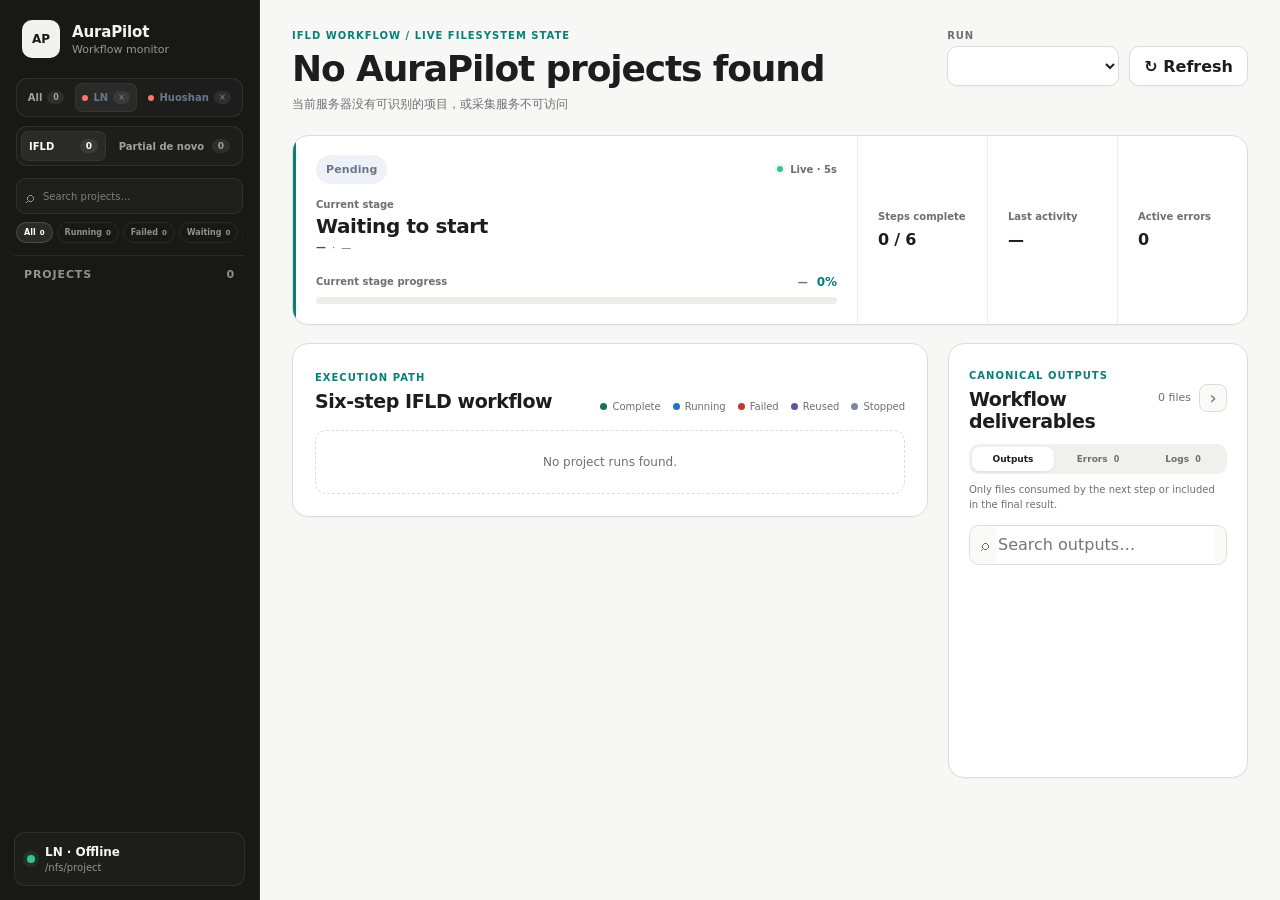
==== commit 61bbe8a4: "feat: add private-LAN monitoring gateway" ====
--- a/monitor_dashboard/static/index.html
+++ b/monitor_dashboard/static/index.html
@@ -214,6 +214,7 @@
     </dialog>
 
     <div class="toast" id="toast" role="status"></div>
+    <script src="runtime-config.js"></script>
     <script src="app.js"></script>
   </body>
 </html>
